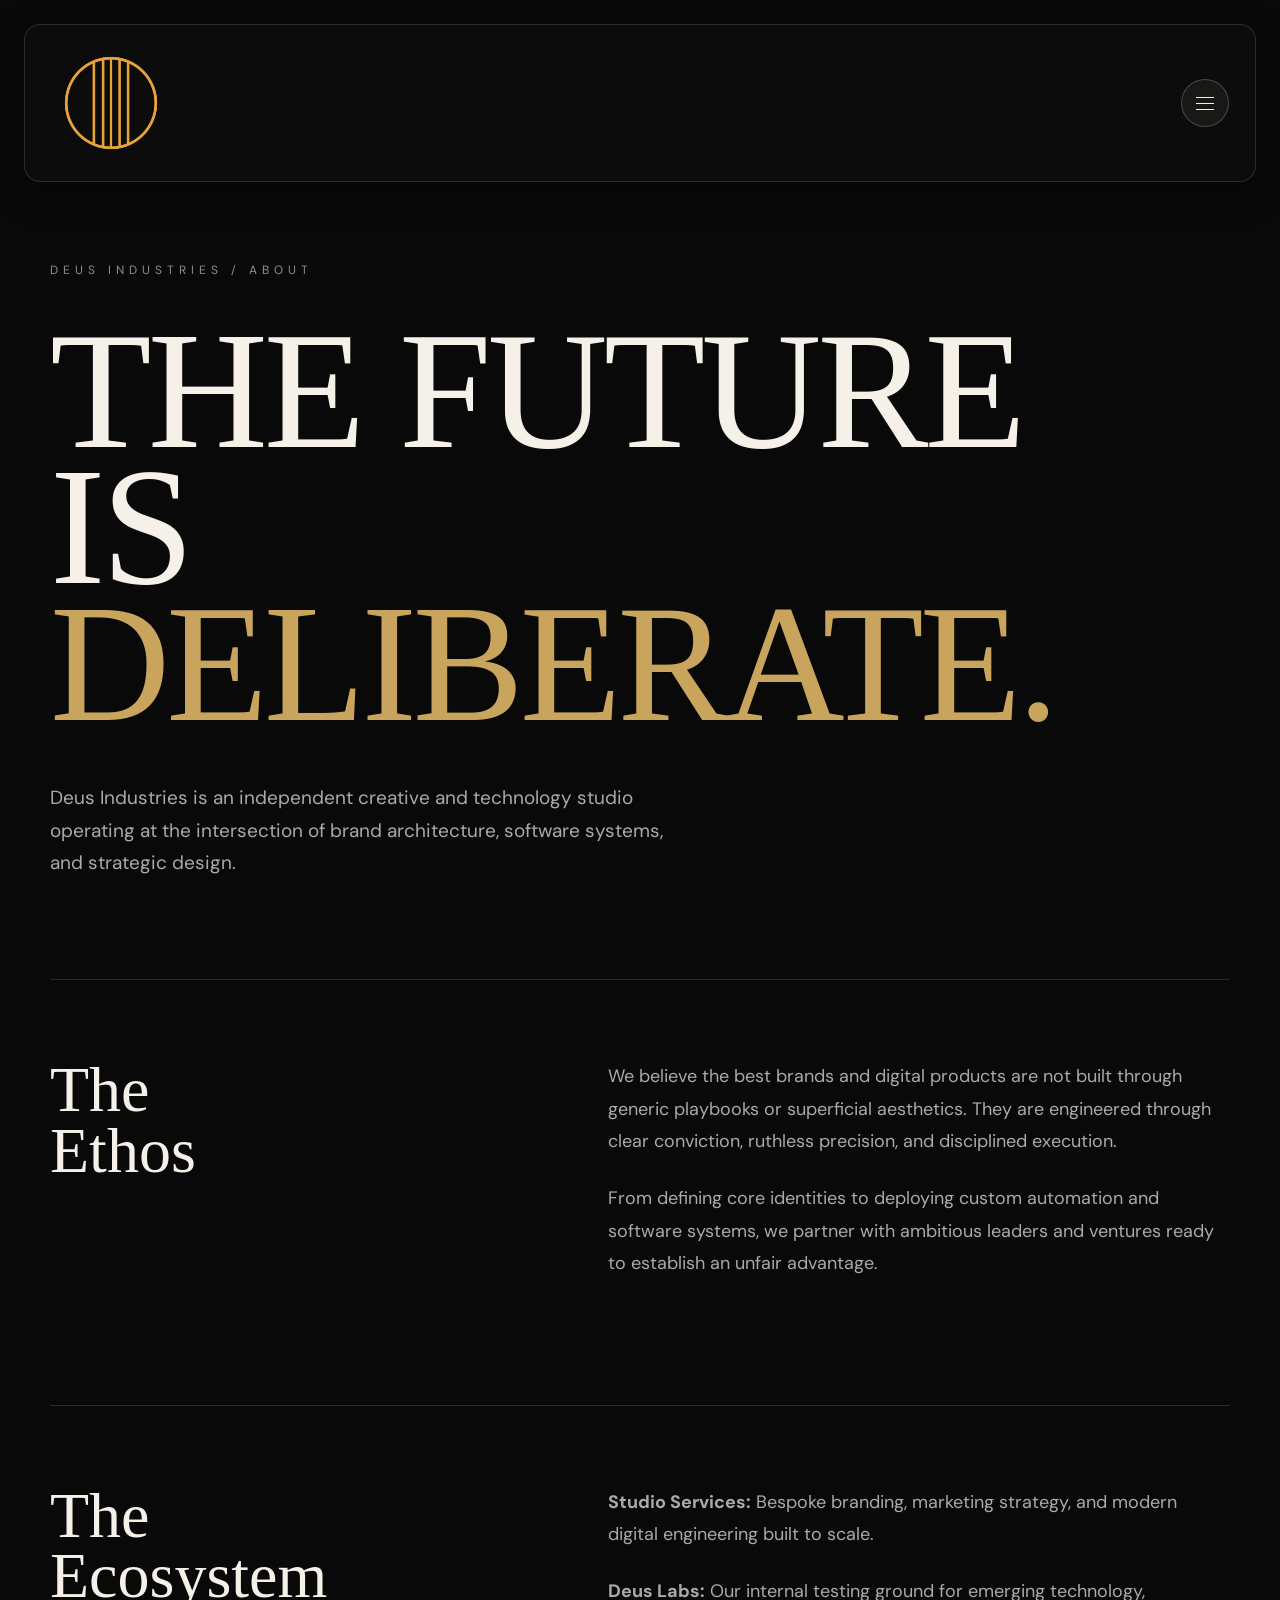
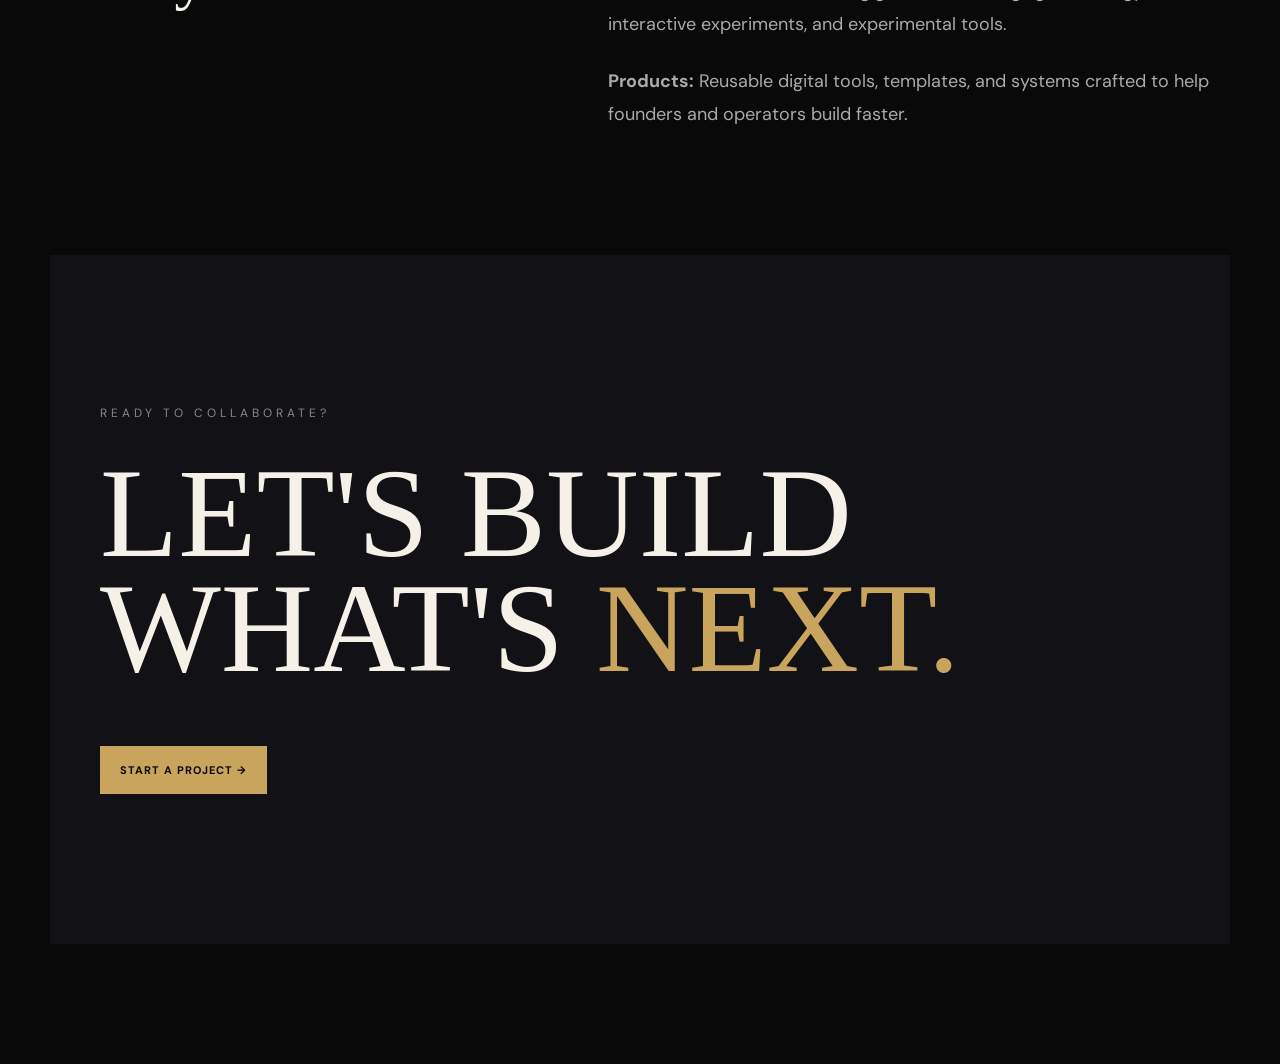
==== about.html @ ad23a2b1 "Add about page" ====
<!DOCTYPE html>
<html lang="en">
<head>
  <meta charset="UTF-8">
  <meta name="viewport" content="width=device-width, initial-scale=1.0">
  <title>About | Deus Industries</title>
  <link rel="stylesheet" href="style.css">
</head>

<body>

  <header class="navbar">
    <a href="index.html" class="logo">
      <img src="images/deus-logo.png" alt="DEUS Industries">
    </a>

    <button class="menu-btn" id="menuBtn" aria-label="Open menu">
      <span></span><span></span><span></span>
    </button>
  </header>

  <div class="menu-overlay" id="menuOverlay">
    <div class="menu-header">
      <a href="index.html" class="logo">
        <img src="images/deus-logo.png" alt="DEUS Industries">
      </a>
      <button class="close-btn" id="closeBtn">×</button>
    </div>

    <nav class="menu-links">
      <a href="index.html"><span>Home</span></a>
      <a href="services.html"><span>Services</span></a>
      <a href="work.html"><span>Work</span></a>
      <a href="products.html"><span>Products</span></a>
      <a href="labs.html"><span>Deus Labs</span></a>
      <a href="about.html"><span>About</span></a>
      <a href="contact.html"><span>Contact</span></a>
    </nav>

    <div class="menu-footer">
      <p>BUILDING BRANDS, BUSINESSES<br>AND DIGITAL SOLUTIONS FOR THE FUTURE.</p>
      <a href="contact.html" class="start-project">START A PROJECT →</a>
    </div>
  </div>

  <main class="inner-page">
    <p class="page-label">DEUS INDUSTRIES / ABOUT</p>

    <h1>
      THE FUTURE<br>
      IS <span>DELIBERATE.</span>
    </h1>

    <p class="page-description">
      Deus Industries is an independent creative and technology studio operating at the 
      intersection of brand architecture, software systems, and strategic design.
    </p>

    <section class="about-grid">
      <h2>The<br>Ethos</h2>
      <div>
        <p>
          We believe the best brands and digital products are not built through generic playbooks 
          or superficial aesthetics. They are engineered through clear conviction, ruthless precision, 
          and disciplined execution.
        </p>
        <p>
          From defining core identities to deploying custom automation and software systems, 
          we partner with ambitious leaders and ventures ready to establish an unfair advantage.
        </p>
      </div>
    </section>

    <section class="about-grid">
      <h2>The<br>Ecosystem</h2>
      <div>
        <p>
          <strong>Studio Services:</strong> Bespoke branding, marketing strategy, and modern digital engineering built to scale.
        </p>
        <p>
          <strong>Deus Labs:</strong> Our internal testing ground for emerging technology, interactive experiments, and experimental tools.
        </p>
        <p>
          <strong>Products:</strong> Reusable digital tools, templates, and systems crafted to help founders and operators build faster.
        </p>
      </div>
    </section>

    <section class="services-cta" style="margin-top: 100px;">
      <p>READY TO COLLABORATE?</p>
      <h2>
        LET'S BUILD<br>
        WHAT'S <span>NEXT.</span>
      </h2>
      <a href="contact.html" class="gold-button">START A PROJECT →</a>
    </section>
  </main>

  <script src="script.js"></script>
</body>
</html>
---- style.css ----
@import url("https://fonts.googleapis.com/css2?family=DM+Sans:wght@400;500;700&family=Playfair+Display:wght@500;600;700&display=swap");

* {
  margin: 0;
  padding: 0;
  box-sizing: border-box;
}

html,
body {
  width: 100%;
  min-height: 100%;
}

body {
  background: #090909;
  color: #f5f1e8;
  font-family: "DM Sans", sans-serif;
}

/* NAVIGATION */

.navbar {
  width: 100%;
  padding: 30px 50px;

  display: flex;
  justify-content: space-between;
  align-items: center;

  position: relative;
  z-index: 100;
}

.logo img {
  width: 120px;
  height: auto;
  display: block;
}

/* MENU BUTTON */

.menu-btn {
  width: 48px;
  height: 48px;

  border: 1px solid #333;
  border-radius: 50%;
  background: transparent;

  display: flex;
  flex-direction: column;
  justify-content: center;
  align-items: center;
  gap: 5px;

  cursor: pointer;
}

.menu-btn span {
  width: 18px;
  height: 1px;
  background: #f5f1e8;
}

/* HOME HERO */

.hero {
  min-height: calc(100vh - 108px);
  padding: 70px 50px 35px;

  display: flex;
  flex-direction: column;
  justify-content: space-between;

  background:
    radial-gradient(
      circle at 80% 30%,
      rgba(200, 164, 93, 0.15),
      transparent 30%
    ),
    #090909;
}

.eyebrow {
  font-size: 10px;
  letter-spacing: 2px;
  color: #9c9c9c;
  margin-bottom: 30px;
}

h1 {
  font-family: "Playfair Display", serif;
  font-size: clamp(60px, 12vw, 150px);
  line-height: 0.85;
  letter-spacing: -4px;
  font-weight: 600;
}

h1 span {
  color: #c8a45d;
}

.hero-text {
  max-width: 380px;
  font-size: 16px;
  line-height: 1.6;
  color: #a8a8a8;
  margin-top: 35px;
}

.hero-buttons {
  margin-top: 40px;
  display: flex;
  gap: 12px;
  flex-wrap: wrap;
}

.btn {
  padding: 17px 20px;
  text-decoration: none;
  font-size: 11px;
  letter-spacing: 1px;
  font-weight: 700;
  text-align: center;
}

.primary {
  background: #c8a45d;
  color: #090909;
}

.secondary {
  border: 1px solid #333;
  color: #f5f1e8;
}

.hero-bottom {
  display: flex;
  justify-content: space-between;
  align-items: end;
  font-size: 8px;
  letter-spacing: 1px;
  color: #777;
}

/* FULL SCREEN MENU */

.menu-overlay {
  position: fixed;
  inset: 0;
  background: #0b0b0b;
  z-index: 200;
  padding: 30px 50px;

  display: flex;
  flex-direction: column;

  transform: translateX(100%);
  transition: transform 0.45s cubic-bezier(.77, 0, .18, 1);
}

.menu-overlay.active {
  transform: translateX(0);
}

.menu-header {
  display: flex;
  justify-content: space-between;
  align-items: center;
}

.close-btn {
  width: 48px;
  height: 48px;
  border-radius: 50%;
  border: 1px solid #333;
  background: transparent;
  color: #f5f1e8;
  font-size: 30px;
  cursor: pointer;
}

.menu-links {
  margin-top: 70px;
  display: flex;
  flex-direction: column;
}

.menu-links a {
  color: #777;
  text-decoration: none;
  border-bottom: 1px solid #222;
  padding: 18px 0;
  font-size: 11px;
  letter-spacing: 1px;
}

.menu-links a span {
  color: #f5f1e8;
  font-size: 28px;
  margin-right: 15px;
  font-family: "Playfair Display", serif;
}

.menu-footer {
  margin-top: auto;
}

.menu-footer p {
  color: #777;
  font-size: 9px;
  line-height: 1.6;
  letter-spacing: 1px;
}

.start-project {
  display: block;
  margin-top: 25px;
  color: #c8a45d;
  text-decoration: none;
  font-size: 12px;
  font-weight: 700;
  letter-spacing: 1px;
}

/* SERVICES PAGE */

.page-hero {
  padding: 120px 50px 100px;
  min-height: 70vh;

  display: flex;
  flex-direction: column;
  justify-content: flex-end;
}

.page-hero h1 {
  font-family: Georgia, serif;
  font-size: clamp(70px, 14vw, 180px);
  line-height: 0.85;
  font-weight: 400;
  margin-bottom: 45px;
}

.page-intro {
  max-width: 600px;
  font-size: 20px;
  line-height: 1.7;
  color: #aaa;
}

.services-list {
  padding: 50px;
}

.service-item {
  display: grid;
  grid-template-columns: 100px 1fr;
  padding: 70px 0;
  border-top: 1px solid #2a2a2f;
}

.service-number {
  font-size: 14px;
  letter-spacing: 3px;
  color: #777;
  padding-top: 12px;
}

.service-content h2 {
  font-family: Georgia, serif;
  font-size: clamp(45px, 7vw, 90px);
  font-weight: 400;
  margin-bottom: 25px;
}

.service-content p {
  max-width: 650px;
  font-size: 18px;
  line-height: 1.7;
  color: #aaa;
  margin-bottom: 30px;
}

.service-tags {
  display: flex;
  flex-wrap: wrap;
  gap: 10px;
}

.service-tags span {
  border: 1px solid #3a3a40;
  padding: 10px 15px;
  font-size: 11px;
  letter-spacing: 1px;
  color: #bbb;
}

.services-cta {
  padding: 150px 50px;
  background: #111116;
}

.services-cta p {
  font-size: 12px;
  letter-spacing: 4px;
  color: #888;
  margin-bottom: 35px;
}

.services-cta h2 {
  font-family: Georgia, serif;
  font-size: clamp(55px, 10vw, 130px);
  font-weight: 400;
  line-height: 0.9;
  margin-bottom: 60px;
}

.services-cta h2 span {
  color: #c8a45d;
}

.gold-button {
  display: inline-block;
  padding: 17px 20px;
  background: #c8a45d;
  color: #090909;
  text-decoration: none;
  font-size: 11px;
  letter-spacing: 1px;
  font-weight: 700;
}

/* MOBILE */

@media (max-width: 600px) {
  .navbar {
    padding: 25px 28px;
  }

  .logo img {
    width: 140px;
    height: auto;
  }

  .hero {
    min-height: calc(100vh - 98px);
    padding: 75px 28px 35px;
  }

  .hero-buttons {
    flex-direction: column;
  }

  .page-hero {
    padding: 140px 28px 80px;
    min-height: auto;
  }

  .page-hero h1 {
    font-size: 72px;
    line-height: 0.82;
    margin-bottom: 45px;
  }

  .page-intro {
    font-size: 17px;
    line-height: 1.65;
  }

  .services-list {
    padding: 20px 28px;
  }

  .service-item {
    grid-template-columns: 1fr;
    gap: 20px;
    padding: 45px 0;
  }

  .service-number {
    margin-bottom: 0;
    padding-top: 0;
  }

  .service-content h2 {
    font-size: 42px;
    margin-bottom: 15px;
  }

  .service-content p {
    font-size: 17px;
    line-height: 1.6;
  }

  .services-cta {
    margin-top: 40px;
    padding: 80px 28px;
  }

  .menu-overlay {
    padding: 25px 28px;
  }
}
/* =========================
   SHARED INNER PAGES
========================= */

.inner-page {
  min-height: 100vh;
  padding: 80px 50px 120px;
}

.page-label {
  color: #8d8d95;
  font-size: 12px;
  letter-spacing: 5px;
  margin-bottom: 45px;
}

.inner-page h1 {
  font-family: Georgia, serif;
  font-size: clamp(70px, 13vw, 170px);
  font-weight: 400;
  line-height: 0.82;
  margin-bottom: 50px;
}

.inner-page h1 span {
  color: #c8a45d;
}

.page-description {
  max-width: 620px;
  color: #aaa;
  font-size: 19px;
  line-height: 1.7;
}

/* WORK */

.work-grid {
  margin-top: 100px;
  display: grid;
  grid-template-columns: repeat(2, 1fr);
  gap: 1px;
  background: #292a2e;
  border: 1px solid #292a2e;
}

.work-card {
  min-height: 420px;
  padding: 35px;
  background: #090909;
  display: flex;
  flex-direction: column;
  justify-content: flex-end;
  text-decoration: none;
  transition: background 0.3s ease;
}

.work-card:nth-child(2),
.work-card:nth-child(3) {
  background: #111116;
}

.work-card:hover {
  background: #1a1a1d;
}

.work-type {
  color: #c8a45d;
  font-size: 11px;
  letter-spacing: 3px;
  margin-bottom: 20px;
}

.work-card h2 {
  color: #f5f1e8;
  font-family: Georgia, serif;
  font-size: clamp(42px, 5vw, 80px);
  font-weight: 400;
  line-height: 0.9;
}

/* PRODUCTS */

.coming-soon {
  margin-top: 100px;
  padding: 80px 0;
  border-top: 1px solid #292a2e;
  border-bottom: 1px solid #292a2e;
}

.coming-soon h2 {
  font-family: Georgia, serif;
  font-size: clamp(45px, 7vw, 100px);
  font-weight: 400;
  line-height: 0.9;
  margin-bottom: 30px;
}

.coming-soon h2 span {
  color: #c8a45d;
}

.coming-soon p {
  max-width: 560px;
  color: #aaa;
  font-size: 18px;
  line-height: 1.7;
}

/* DEUS LABS */

.labs-statement {
  max-width: 1100px;
  margin-top: 100px;
  padding: 100px 0;
  border-top: 1px solid #292a2e;
}

.labs-statement p {
  font-family: Georgia, serif;
  font-size: clamp(38px, 6vw, 90px);
  font-weight: 400;
  line-height: 0.95;
}

.labs-statement span {
  color: #c8a45d;
}

/* ABOUT */

.about-grid {
  display: grid;
  grid-template-columns: 1fr 1.3fr;
  gap: 80px;
  margin-top: 100px;
  padding-top: 80px;
  border-top: 1px solid #292a2e;
}

.about-grid h2 {
  font-family: Georgia, serif;
  font-size: clamp(42px, 5vw, 75px);
  font-weight: 400;
  line-height: 0.95;
}

.about-grid p {
  color: #aaa;
  font-size: 18px;
  line-height: 1.8;
  margin-bottom: 25px;
}

/* CONTACT */

.contact-page {
  min-height: calc(100vh - 108px);
  padding: 100px 50px;
  display: flex;
  flex-direction: column;
  justify-content: center;
}

.contact-page h1 {
  font-family: Georgia, serif;
  font-size: clamp(70px, 12vw, 165px);
  font-weight: 400;
  line-height: 0.82;
  margin: 35px 0 50px;
}

.contact-page h1 span {
  color: #c8a45d;
}

.contact-link {
  width: fit-content;
  color: #c8a45d;
  border-bottom: 1px solid #c8a45d;
  padding-bottom: 10px;
  font-size: clamp(20px, 3vw, 34px);
  text-decoration: none;
}

/* MOBILE */

@media (max-width: 600px) {
  .inner-page {
    padding: 80px 28px;
  }

  .inner-page h1 {
    font-size: 72px;
  }

  .page-description {
    font-size: 17px;
  }

  .work-grid {
    grid-template-columns: 1fr;
    margin-top: 70px;
  }

  .work-card {
    min-height: 300px;
    padding: 28px;
  }

  .coming-soon,
  .labs-statement {
    margin-top: 70px;
    padding: 70px 0;
  }

  .about-grid {
    grid-template-columns: 1fr;
    gap: 35px;
    margin-top: 70px;
    padding-top: 60px;
  }

  .contact-page {
    min-height: calc(100vh - 98px);
    padding: 80px 28px;
  }

  .contact-page h1 {
    font-size: 68px;
  }
}
/* GLASS HEADER */

.navbar {
  width: calc(100% - 48px);
  margin: 24px auto 0;
  padding: 18px 26px;

  background: rgba(15, 15, 15, 0.62);

  border: 1px solid rgba(245, 241, 232, 0.14);
  border-radius: 16px;

  backdrop-filter: blur(18px);
  -webkit-backdrop-filter: blur(18px);

  box-shadow: 0 12px 35px rgba(0, 0, 0, 0.28);

  position: sticky;
  top: 16px;
  z-index: 100;
}

/* Make the circular menu button slightly more glass-like too */

.menu-btn {
  background: rgba(245, 241, 232, 0.05);
  border-color: rgba(245, 241, 232, 0.22);
}

/* MOBILE */

@media (max-width: 600px) {
  .navbar {
    width: calc(100% - 32px);
    margin-top: 16px;
    padding: 15px 18px;
    border-radius: 13px;
    top: 10px;
  }
}
/* HOME HERO SPACING FIX */

.hero-content {
  padding-bottom: 80px;
}

.hero-bottom {
  margin-top: auto;
  padding-top: 22px;

  border-top: 1px solid rgba(245, 241, 232, 0.12);
}

/* MOBILE */

@media (max-width: 600px) {
  .hero-content {
    padding-bottom: 55px;
  }

  .hero-bottom {
    padding-top: 18px;
  }
}
/* SEARCH */

.nav-actions {
  display: flex;
  align-items: center;
  gap: 12px;
}

.search-btn {
  border: 1px solid rgba(245, 241, 232, 0.2);
  border-radius: 50px;
  background: rgba(245, 241, 232, 0.05);
  color: #f5f1e8;

  padding: 13px 17px;

  font-size: 10px;
  font-family: "DM Sans", sans-serif;
  font-weight: 700;
  letter-spacing: 1px;

  cursor: pointer;
}

.search-btn:hover {
  border-color: #c8a45d;
  color: #c8a45d;
}

/* SEARCH PANEL */

.search-overlay {
  position: fixed;
  inset: 0;

  z-index: 300;

  padding: 30px 50px;

  background: rgba(9, 9, 9, 0.94);

  backdrop-filter: blur(22px);
  -webkit-backdrop-filter: blur(22px);

  transform: translateY(-100%);
  transition: transform 0.4s cubic-bezier(.77, 0, .18, 1);
}

.search-overlay.active {
  transform: translateY(0);
}

.search-header {
  display: flex;
  justify-content: space-between;
  align-items: center;

  color: #aaa;
  font-size: 11px;
  letter-spacing: 3px;
}

.search-close-btn {
  width: 48px;
  height: 48px;

  border: 1px solid #333;
  border-radius: 50%;

  background: transparent;
  color: #f5f1e8;

  font-size: 30px;
  cursor: pointer;
}

.search-content {
  max-width: 1000px;
  margin: 12vh auto 0;
}

#searchInput {
  width: 100%;

  border: 0;
  border-bottom: 1px solid #555;

  outline: none;
  background: transparent;
  color: #f5f1e8;

  padding: 20px 0;

  font-family: Georgia, serif;
  font-size: clamp(34px, 5vw, 75px);
}

#searchInput::placeholder {
  color: #666;
}

.search-results {
  margin-top: 35px;
}

.search-placeholder {
  color: #888;
  font-size: 14px;
}

.search-result {
  display: block;

  padding: 22px 0;

  border-bottom: 1px solid #292a2e;

  color: #f5f1e8;
  text-decoration: none;
}

.search-result small {
  display: block;

  margin-bottom: 8px;

  color: #c8a45d;
  font-size: 10px;
  letter-spacing: 2px;
}

.search-result h3 {
  font-family: Georgia, serif;
  font-size: 30px;
  font-weight: 400;
}

.search-result:hover h3 {
  color: #c8a45d;
}

.no-results {
  color: #888;
  font-size: 15px;
}

/* MOBILE */

@media (max-width: 600px) {
  .search-btn {
    padding: 11px 13px;
    font-size: 9px;
  }

  .nav-actions {
    gap: 8px;
  }

  .search-overlay {
    padding: 25px 28px;
  }

  .search-content {
    margin-top: 10vh;
  }
}
.nav-actions {
  display: flex;
  align-items: center;
  gap: 12px;
}

.search-btn {
  border: 1px solid rgba(245, 241, 232, 0.2);
  border-radius: 50px;
  background: rgba(245, 241, 232, 0.05);
  color: #f5f1e8;

  padding: 13px 17px;

  font-family: "DM Sans", sans-serif;
  font-size: 10px;
  font-weight: 700;
  letter-spacing: 1px;

  cursor: pointer;
}

.search-btn:hover {
  border-color: #c8a45d;
  color: #c8a45d;
}
/* MAKE THE FULL-SCREEN MENU SCROLLABLE */

.menu-overlay {
  height: 100dvh;
  overflow-y: auto;

  overscroll-behavior: contain;
  -webkit-overflow-scrolling: touch;

  padding-bottom: 40px;
}

.menu-links {
  flex-shrink: 0;
}

.menu-footer {
  flex-shrink: 0;
  padding-top: 40px;
}
/* =========================
   CASE STUDY PAGES
========================= */

.case-study {
  padding: 0 50px;
}

.case-hero {
  min-height: 85vh;

  display: flex;
  flex-direction: column;
  justify-content: center;
  align-items: flex-start;

  padding: 100px 0;
}

.case-hero h1 {
  font-family: Georgia, serif;
  font-size: clamp(70px, 14vw, 185px);
  font-weight: 400;
  line-height: 0.8;

  margin: 35px 0 45px;
}

.case-hero h1 span,
.case-details h2 span,
.case-cta h2 span {
  color: #c8a45d;
}

.case-intro {
  max-width: 560px;

  color: #aaa;

  font-size: 20px;
  line-height: 1.7;

  margin-bottom: 40px;
}

.case-image {
  min-height: 600px;

  display: flex;
  align-items: flex-end;

  padding: 45px;

  background:
    linear-gradient(
      135deg,
      rgba(200, 164, 93, 0.18),
      rgba(9, 9, 9, 0.3)
    ),
    #161616;

  border: 1px solid #292a2e;
}

.case-image p {
  color: #f5f1e8;

  font-size: 11px;
  letter-spacing: 4px;
}

.case-details {
  display: grid;
  grid-template-columns: 1fr 1.5fr;
  gap: 80px;

  padding: 110px 0;

  border-bottom: 1px solid #292a2e;
}

.case-detail-label p {
  color: #888;

  font-size: 11px;
  letter-spacing: 3px;
}

.case-detail-content h2 {
  font-family: Georgia, serif;
  font-size: clamp(40px, 5vw, 75px);
  font-weight: 400;
  line-height: 0.95;

  margin-bottom: 35px;
}

.case-detail-content p {
  max-width: 650px;

  color: #aaa;

  font-size: 18px;
  line-height: 1.8;
}

.case-cta {
  padding: 150px 0;
}

.case-cta p {
  color: #888;

  font-size: 11px;
  letter-spacing: 4px;

  margin-bottom: 35px;
}

.case-cta h2 {
  font-family: Georgia, serif;
  font-size: clamp(55px, 10vw, 130px);
  font-weight: 400;
  line-height: 0.85;

  margin-bottom: 60px;
}

@media (max-width: 600px) {
  .case-study {
    padding: 0 28px;
  }

  .case-hero {
    min-height: 70vh;
    padding: 80px 0;
  }

  .case-hero h1 {
    font-size: 72px;
  }

  .case-intro {
    font-size: 17px;
  }

  .case-image {
    min-height: 350px;
    padding: 28px;
  }

  .case-details {
    grid-template-columns: 1fr;
    gap: 35px;

    padding: 75px 0;
  }

  .case-detail-content p {
    font-size: 17px;
  }

  .case-cta {
    padding: 100px 0;
  }
}
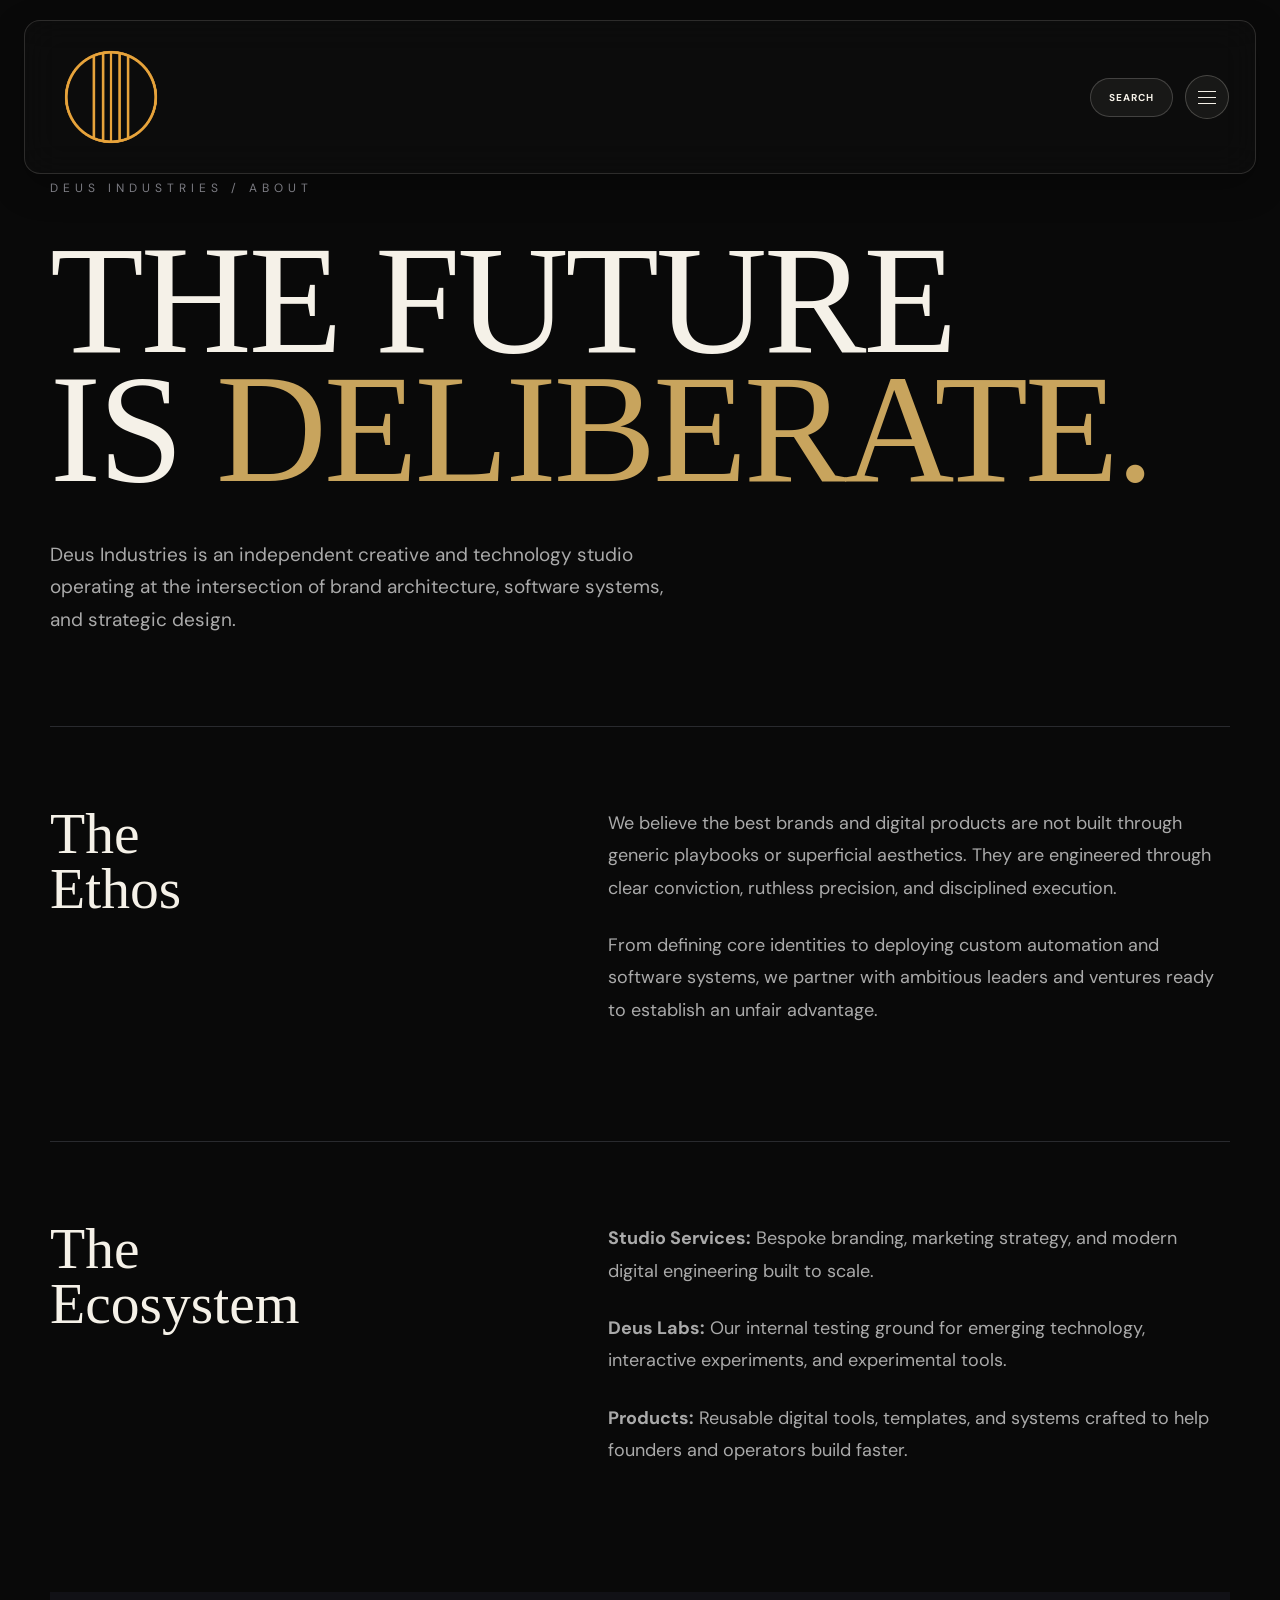
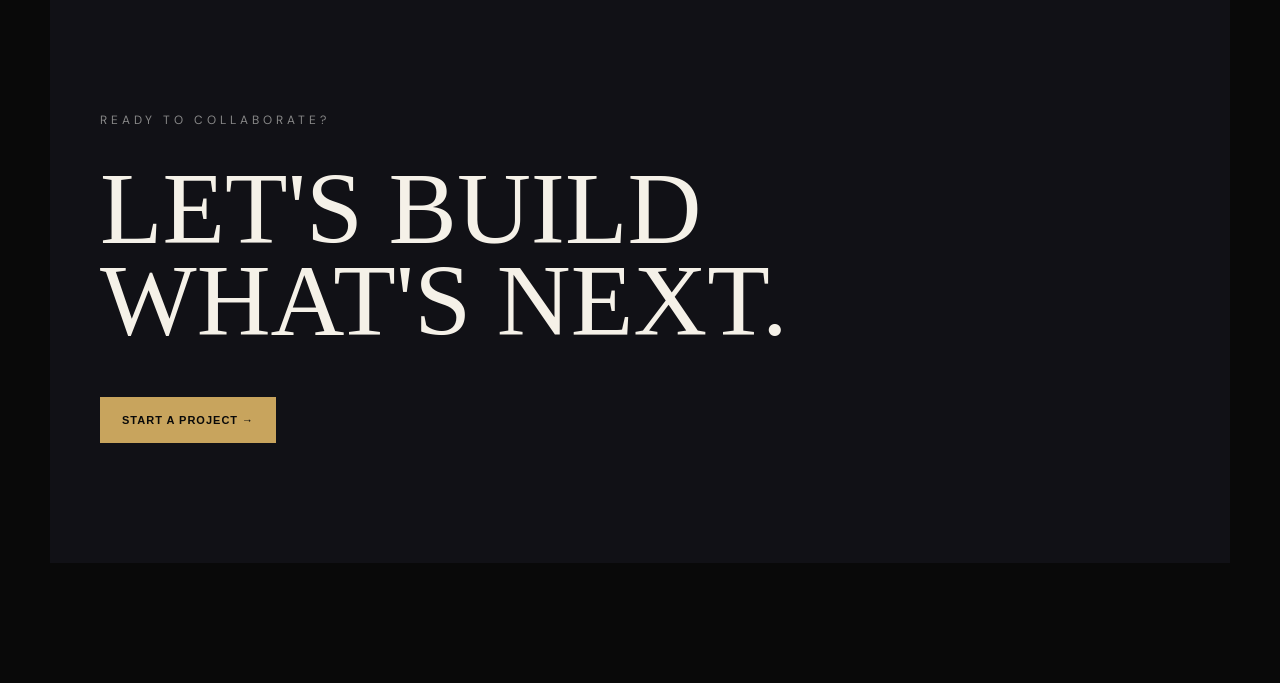
==== commit 59950ffb: "Finalize search and contact modal integrations across all pages" ====
--- a/about.html
+++ b/about.html
@@ -14,9 +14,12 @@
       <img src="images/deus-logo.png" alt="DEUS Industries">
     </a>
 
-    <button class="menu-btn" id="menuBtn" aria-label="Open menu">
-      <span></span><span></span><span></span>
-    </button>
+    <div class="nav-actions">
+      <button class="search-btn" id="searchBtn">SEARCH</button>
+      <button class="menu-btn" id="menuBtn" aria-label="Open menu">
+        <span></span><span></span><span></span>
+      </button>
+    </div>
   </header>
 
   <div class="menu-overlay" id="menuOverlay">
@@ -39,7 +42,7 @@
 
     <div class="menu-footer">
       <p>BUILDING BRANDS, BUSINESSES<br>AND DIGITAL SOLUTIONS FOR THE FUTURE.</p>
-      <a href="contact.html" class="start-project">START A PROJECT →</a>
+      <a href="#" class="start-project open-modal-btn">START A PROJECT →</a>
     </div>
   </div>
 
@@ -92,9 +95,23 @@
         LET'S BUILD<br>
         WHAT'S <span>NEXT.</span>
       </h2>
-      <a href="contact.html" class="gold-button">START A PROJECT →</a>
+      <button class="gold-button open-modal-btn" style="border:none; cursor:pointer;">START A PROJECT →</button>
     </section>
   </main>
+
+  <!-- SEARCH MODAL OVERLAY -->
+  <div class="search-overlay" id="searchOverlay">
+    <div class="search-header">
+      <span>SEARCH</span>
+      <button class="search-close-btn" id="searchCloseBtn">×</button>
+    </div>
+    <div class="search-content">
+      <input type="text" id="searchInput" placeholder="Type to search..." autocomplete="off">
+      <div class="search-results" id="searchResults">
+        <p class="search-placeholder">Start typing to explore Deus Industries...</p>
+      </div>
+    </div>
+  </div>
 
   <script src="script.js"></script>
 </body>
--- a/style.css
+++ b/style.css
@@ -1,35 +1,59 @@
 @import url("https://fonts.googleapis.com/css2?family=DM+Sans:wght@400;500;700&family=Playfair+Display:wght@500;600;700&display=swap");
 
-* {
+/* =========================
+   CORE RESETS & VIEWPORT FIX
+========================= */
+*,
+*::before,
+*::after {
   margin: 0;
   padding: 0;
   box-sizing: border-box;
 }
 
-html,
+html {
+  width: 100%;
+  overflow-y: scroll;
+  scroll-behavior: smooth;
+  background: #090909;
+}
+
 body {
   width: 100%;
-  min-height: 100%;
-}
-
-body {
+  min-height: 100vh;
+  margin: 0;
+  padding: 0;
   background: #090909;
   color: #f5f1e8;
   font-family: "DM Sans", sans-serif;
-}
-
-/* NAVIGATION */
-
+  overflow-x: clip;
+  position: relative;
+}
+
+/* =========================
+   FIXED GLASS NAVBAR
+========================= */
 .navbar {
-  width: 100%;
-  padding: 30px 50px;
+  position: fixed;
+  top: 20px;
+  left: 50%;
+  transform: translateX(-50%);
+  width: calc(100% - 48px);
+  max-width: 1400px;
+  margin: 0;
+  padding: 16px 26px;
 
   display: flex;
   justify-content: space-between;
   align-items: center;
-
-  position: relative;
   z-index: 100;
+
+  background: rgba(15, 15, 15, 0.65);
+  border: 1px solid rgba(245, 241, 232, 0.14);
+  border-radius: 16px;
+  backdrop-filter: blur(18px);
+  -webkit-backdrop-filter: blur(18px);
+  box-shadow: 0 12px 35px rgba(0, 0, 0, 0.28);
 }
 
 .logo img {
@@ -38,23 +62,48 @@
   display: block;
 }
 
-/* MENU BUTTON */
+.nav-actions {
+  display: flex;
+  align-items: center;
+  gap: 12px;
+}
+
+.search-btn {
+  border: 1px solid rgba(245, 241, 232, 0.2);
+  border-radius: 50px;
+  background: rgba(245, 241, 232, 0.05);
+  color: #f5f1e8;
+  padding: 12px 18px;
+  font-size: 10px;
+  font-family: "DM Sans", sans-serif;
+  font-weight: 700;
+  letter-spacing: 1px;
+  cursor: pointer;
+  transition: border-color 0.2s ease, color 0.2s ease;
+}
+
+.search-btn:hover {
+  border-color: #c8a45d;
+  color: #c8a45d;
+}
 
 .menu-btn {
-  width: 48px;
-  height: 48px;
-
-  border: 1px solid #333;
+  width: 44px;
+  height: 44px;
+  border: 1px solid rgba(245, 241, 232, 0.22);
   border-radius: 50%;
-  background: transparent;
-
+  background: rgba(245, 241, 232, 0.05);
   display: flex;
   flex-direction: column;
   justify-content: center;
   align-items: center;
   gap: 5px;
-
   cursor: pointer;
+  transition: border-color 0.2s ease;
+}
+
+.menu-btn:hover {
+  border-color: #c8a45d;
 }
 
 .menu-btn span {
@@ -63,111 +112,32 @@
   background: #f5f1e8;
 }
 
-/* HOME HERO */
-
-.hero {
-  min-height: calc(100vh - 108px);
-  padding: 70px 50px 35px;
-
-  display: flex;
-  flex-direction: column;
-  justify-content: space-between;
-
-  background:
-    radial-gradient(
-      circle at 80% 30%,
-      rgba(200, 164, 93, 0.15),
-      transparent 30%
-    ),
-    #090909;
-}
-
-.eyebrow {
-  font-size: 10px;
-  letter-spacing: 2px;
-  color: #9c9c9c;
-  margin-bottom: 30px;
-}
-
-h1 {
-  font-family: "Playfair Display", serif;
-  font-size: clamp(60px, 12vw, 150px);
-  line-height: 0.85;
-  letter-spacing: -4px;
-  font-weight: 600;
-}
-
-h1 span {
-  color: #c8a45d;
-}
-
-.hero-text {
-  max-width: 380px;
-  font-size: 16px;
-  line-height: 1.6;
-  color: #a8a8a8;
-  margin-top: 35px;
-}
-
-.hero-buttons {
-  margin-top: 40px;
-  display: flex;
-  gap: 12px;
-  flex-wrap: wrap;
-}
-
-.btn {
-  padding: 17px 20px;
-  text-decoration: none;
-  font-size: 11px;
-  letter-spacing: 1px;
-  font-weight: 700;
-  text-align: center;
-}
-
-.primary {
-  background: #c8a45d;
-  color: #090909;
-}
-
-.secondary {
-  border: 1px solid #333;
-  color: #f5f1e8;
-}
-
-.hero-bottom {
-  display: flex;
-  justify-content: space-between;
-  align-items: end;
-  font-size: 8px;
-  letter-spacing: 1px;
-  color: #777;
-}
-
-/* FULL SCREEN MENU */
-
+/* =========================
+   FULL-SCREEN MENU OVERLAY
+========================= */
 .menu-overlay {
   position: fixed;
   inset: 0;
   background: #0b0b0b;
   z-index: 200;
   padding: 30px 50px;
-
-  display: flex;
+  display: none;
   flex-direction: column;
-
-  transform: translateX(100%);
-  transition: transform 0.45s cubic-bezier(.77, 0, .18, 1);
+  height: 100dvh;
+  overflow-y: auto;
+  overscroll-behavior: contain;
+  -webkit-overflow-scrolling: touch;
 }
 
 .menu-overlay.active {
-  transform: translateX(0);
+  display: flex;
 }
 
 .menu-header {
   display: flex;
   justify-content: space-between;
   align-items: center;
+  flex-shrink: 0;
 }
 
 .close-btn {
@@ -179,12 +149,22 @@
   color: #f5f1e8;
   font-size: 30px;
   cursor: pointer;
+  display: flex;
+  align-items: center;
+  justify-content: center;
+  transition: border-color 0.2s ease, color 0.2s ease;
+}
+
+.close-btn:hover {
+  border-color: #c8a45d;
+  color: #c8a45d;
 }
 
 .menu-links {
-  margin-top: 70px;
+  margin-top: 60px;
   display: flex;
   flex-direction: column;
+  flex-shrink: 0;
 }
 
 .menu-links a {
@@ -194,17 +174,27 @@
   padding: 18px 0;
   font-size: 11px;
   letter-spacing: 1px;
+  transition: color 0.2s ease;
 }
 
 .menu-links a span {
   color: #f5f1e8;
-  font-size: 28px;
+  font-size: clamp(24px, 4vw, 32px);
   margin-right: 15px;
   font-family: "Playfair Display", serif;
+  transition: color 0.2s ease;
+}
+
+.menu-links a:hover span,
+.menu-links a:hover {
+  color: #c8a45d;
 }
 
 .menu-footer {
   margin-top: auto;
+  padding-top: 40px;
+  padding-bottom: 20px;
+  flex-shrink: 0;
 }
 
 .menu-footer p {
@@ -215,8 +205,8 @@
 }
 
 .start-project {
-  display: block;
-  margin-top: 25px;
+  display: inline-block;
+  margin-top: 20px;
   color: #c8a45d;
   text-decoration: none;
   font-size: 12px;
@@ -224,12 +214,383 @@
   letter-spacing: 1px;
 }
 
-/* SERVICES PAGE */
-
+/* =========================
+   SEARCH MODAL OVERLAY
+========================= */
+.search-overlay {
+  position: fixed;
+  inset: 0;
+  z-index: 300;
+  padding: 30px 50px;
+  background: rgba(9, 9, 9, 0.95);
+  backdrop-filter: blur(22px);
+  -webkit-backdrop-filter: blur(22px);
+  display: none;
+  flex-direction: column;
+  height: 100dvh;
+  overflow-y: auto;
+}
+
+.search-overlay.active {
+  display: flex;
+}
+
+.search-header {
+  display: flex;
+  justify-content: space-between;
+  align-items: center;
+  color: #aaa;
+  font-size: 11px;
+  letter-spacing: 3px;
+  flex-shrink: 0;
+}
+
+.search-close-btn {
+  width: 48px;
+  height: 48px;
+  border: 1px solid #333;
+  border-radius: 50%;
+  background: transparent;
+  color: #f5f1e8;
+  font-size: 30px;
+  cursor: pointer;
+  display: flex;
+  align-items: center;
+  justify-content: center;
+}
+
+.search-content {
+  max-width: 1000px;
+  width: 100%;
+  margin: 10vh auto 0;
+}
+
+#searchInput {
+  width: 100%;
+  border: 0;
+  border-bottom: 1px solid #555;
+  outline: none;
+  background: transparent;
+  color: #f5f1e8;
+  padding: 18px 0;
+  font-family: Georgia, serif;
+  font-size: clamp(32px, 5vw, 75px);
+}
+
+#searchInput::placeholder {
+  color: #555;
+}
+
+.search-results {
+  margin-top: 35px;
+}
+
+.search-placeholder {
+  color: #777;
+  font-size: 14px;
+}
+
+.search-result {
+  display: block;
+  padding: 22px 0;
+  border-bottom: 1px solid #292a2e;
+  color: #f5f1e8;
+  text-decoration: none;
+}
+
+.search-result small {
+  display: block;
+  margin-bottom: 8px;
+  color: #c8a45d;
+  font-size: 10px;
+  letter-spacing: 2px;
+}
+
+.search-result h3 {
+  font-family: Georgia, serif;
+  font-size: 28px;
+  font-weight: 400;
+  transition: color 0.2s ease;
+}
+
+.search-result:hover h3 {
+  color: #c8a45d;
+}
+
+.no-results {
+  color: #888;
+  font-size: 15px;
+}
+
+/* =========================
+   CONTACT INQUIRY MODAL
+========================= */
+.contact-modal-overlay {
+  position: fixed;
+  inset: 0;
+  background: rgba(0, 0, 0, 0.78);
+  backdrop-filter: blur(14px);
+  -webkit-backdrop-filter: blur(14px);
+  z-index: 500;
+  display: flex;
+  align-items: center;
+  justify-content: center;
+  padding: 24px;
+  opacity: 0;
+  visibility: hidden;
+  transition: opacity 0.3s cubic-bezier(0.16, 1, 0.3, 1),
+              visibility 0.3s;
+}
+
+.contact-modal-overlay.active {
+  opacity: 1;
+  visibility: visible;
+}
+
+.contact-modal-card {
+  width: 100%;
+  max-width: 480px;
+  background: #111114;
+  border: 1px solid rgba(245, 241, 232, 0.12);
+  border-radius: 18px;
+  padding: 36px 32px;
+  box-shadow: 0 25px 50px -12px rgba(0, 0, 0, 0.7);
+  transform: translateY(20px) scale(0.97);
+  transition: transform 0.35s cubic-bezier(0.16, 1, 0.3, 1);
+}
+
+.contact-modal-overlay.active .contact-modal-card {
+  transform: translateY(0) scale(1);
+}
+
+.modal-card-header {
+  display: flex;
+  justify-content: space-between;
+  align-items: center;
+}
+
+.modal-card-header h3 {
+  font-family: Georgia, serif;
+  font-size: 26px;
+  font-weight: 400;
+  color: #f5f1e8;
+}
+
+.modal-close-btn {
+  background: transparent;
+  border: none;
+  color: #888;
+  font-size: 28px;
+  cursor: pointer;
+  line-height: 1;
+  transition: color 0.2s;
+}
+
+.modal-close-btn:hover {
+  color: #f5f1e8;
+}
+
+.modal-subtitle {
+  font-size: 13px;
+  color: #888;
+  margin: 8px 0 24px;
+  line-height: 1.5;
+}
+
+.form-group {
+  margin-bottom: 18px;
+}
+
+.form-group label {
+  display: block;
+  font-size: 11px;
+  letter-spacing: 1px;
+  color: #aaa;
+  margin-bottom: 8px;
+  text-transform: uppercase;
+}
+
+.form-group input,
+.form-group select,
+.form-group textarea {
+  width: 100%;
+  padding: 14px 16px;
+  background: #191a1f;
+  border: 1px solid #27282e;
+  border-radius: 10px;
+  color: #f5f1e8;
+  font-family: "DM Sans", sans-serif;
+  font-size: 14px;
+  outline: none;
+  transition: border-color 0.2s, background 0.2s;
+}
+
+.form-group input:focus,
+.form-group select:focus,
+.form-group textarea:focus {
+  border-color: #c8a45d;
+  background: #202127;
+}
+
+.modal-submit-btn {
+  width: 100%;
+  padding: 16px;
+  margin-top: 10px;
+  background: #c8a45d;
+  color: #090909;
+  border: none;
+  border-radius: 10px;
+  font-family: "DM Sans", sans-serif;
+  font-weight: 700;
+  font-size: 12px;
+  letter-spacing: 1.5px;
+  cursor: pointer;
+  transition: transform 0.2s, background 0.2s, box-shadow 0.2s;
+}
+
+.modal-submit-btn:hover {
+  background: #deb970;
+  transform: translateY(-2px);
+  box-shadow: 0 8px 20px rgba(200, 164, 93, 0.25);
+}
+
+/* =========================
+   GLOBAL TYPOGRAPHY & BUTTONS
+========================= */
+h1 {
+  font-family: "Playfair Display", serif;
+  font-size: clamp(55px, 12vw, 150px);
+  line-height: 0.85;
+  letter-spacing: -3px;
+  font-weight: 600;
+}
+
+h1 span {
+  color: #c8a45d;
+}
+
+.btn,
+.gold-button {
+  display: inline-block;
+  padding: 17px 22px;
+  text-decoration: none;
+  font-size: 11px;
+  letter-spacing: 1px;
+  font-weight: 700;
+  text-align: center;
+  cursor: pointer;
+  transition: transform 0.25s cubic-bezier(0.2, 0.8, 0.2, 1),
+              box-shadow 0.25s cubic-bezier(0.2, 0.8, 0.2, 1),
+              background 0.25s ease;
+}
+
+.primary,
+.gold-button {
+  background: #c8a45d;
+  color: #090909;
+}
+
+.primary:hover,
+.gold-button:hover {
+  transform: translateY(-3px);
+  box-shadow: 0 10px 25px rgba(200, 164, 93, 0.28);
+}
+
+.secondary {
+  border: 1px solid #333;
+  color: #f5f1e8;
+}
+
+.secondary:hover {
+  transform: translateY(-3px);
+  border-color: #f5f1e8;
+  background: rgba(245, 241, 232, 0.05);
+}
+
+/* =========================
+   HOME HERO
+========================= */
+.hero {
+  min-height: calc(100vh - 120px);
+  padding: 180px 50px 35px;
+  display: flex;
+  flex-direction: column;
+  justify-content: space-between;
+  background: radial-gradient(circle at 80% 30%, rgba(200, 164, 93, 0.15), transparent 35%), #090909;
+}
+
+.eyebrow {
+  font-size: 10px;
+  letter-spacing: 2px;
+  color: #9c9c9c;
+  margin-bottom: 30px;
+}
+
+.hero-text {
+  max-width: 420px;
+  font-size: 16px;
+  line-height: 1.65;
+  color: #a8a8a8;
+  margin-top: 35px;
+}
+
+.hero-buttons {
+  margin-top: 40px;
+  display: flex;
+  gap: 12px;
+  flex-wrap: wrap;
+}
+
+.hero-content {
+  padding-bottom: 60px;
+}
+
+.hero-bottom {
+  display: flex;
+  justify-content: space-between;
+  align-items: flex-end;
+  font-size: 9px;
+  letter-spacing: 1px;
+  color: #777;
+  padding-top: 22px;
+  border-top: 1px solid rgba(245, 241, 232, 0.12);
+}
+
+/* =========================
+   SHARED INNER PAGES
+========================= */
+.inner-page {
+  padding: 180px 50px 120px;
+}
+
+.page-label {
+  color: #8d8d95;
+  font-size: 12px;
+  letter-spacing: 5px;
+  margin-bottom: 40px;
+}
+
+.inner-page h1 {
+  font-family: Georgia, serif;
+  font-size: clamp(60px, 12vw, 170px);
+  font-weight: 400;
+  line-height: 0.84;
+  margin-bottom: 45px;
+}
+
+.page-description {
+  max-width: 650px;
+  color: #aaa;
+  font-size: 19px;
+  line-height: 1.7;
+}
+
+/* =========================
+   SERVICES PAGE
+========================= */
 .page-hero {
-  padding: 120px 50px 100px;
-  min-height: 70vh;
-
+  padding: 180px 50px 60px;
+  min-height: 60vh;
   display: flex;
   flex-direction: column;
   justify-content: flex-end;
@@ -237,10 +598,10 @@
 
 .page-hero h1 {
   font-family: Georgia, serif;
-  font-size: clamp(70px, 14vw, 180px);
+  font-size: clamp(60px, 12vw, 180px);
   line-height: 0.85;
   font-weight: 400;
-  margin-bottom: 45px;
+  margin-bottom: 35px;
 }
 
 .page-intro {
@@ -251,7 +612,7 @@
 }
 
 .services-list {
-  padding: 50px;
+  padding: 0 50px;
 }
 
 .service-item {
@@ -259,6 +620,11 @@
   grid-template-columns: 100px 1fr;
   padding: 70px 0;
   border-top: 1px solid #2a2a2f;
+  transition: background 0.3s ease;
+}
+
+.service-item:hover {
+  background: rgba(245, 241, 232, 0.015);
 }
 
 .service-number {
@@ -270,7 +636,7 @@
 
 .service-content h2 {
   font-family: Georgia, serif;
-  font-size: clamp(45px, 7vw, 90px);
+  font-size: clamp(38px, 6vw, 90px);
   font-weight: 400;
   margin-bottom: 25px;
 }
@@ -298,7 +664,8 @@
 }
 
 .services-cta {
-  padding: 150px 50px;
+  margin-top: 60px;
+  padding: 120px 50px;
   background: #111116;
 }
 
@@ -311,137 +678,17 @@
 
 .services-cta h2 {
   font-family: Georgia, serif;
-  font-size: clamp(55px, 10vw, 130px);
+  font-size: clamp(45px, 8vw, 130px);
   font-weight: 400;
   line-height: 0.9;
-  margin-bottom: 60px;
-}
-
-.services-cta h2 span {
-  color: #c8a45d;
-}
-
-.gold-button {
-  display: inline-block;
-  padding: 17px 20px;
-  background: #c8a45d;
-  color: #090909;
-  text-decoration: none;
-  font-size: 11px;
-  letter-spacing: 1px;
-  font-weight: 700;
-}
-
-/* MOBILE */
-
-@media (max-width: 600px) {
-  .navbar {
-    padding: 25px 28px;
-  }
-
-  .logo img {
-    width: 140px;
-    height: auto;
-  }
-
-  .hero {
-    min-height: calc(100vh - 98px);
-    padding: 75px 28px 35px;
-  }
-
-  .hero-buttons {
-    flex-direction: column;
-  }
-
-  .page-hero {
-    padding: 140px 28px 80px;
-    min-height: auto;
-  }
-
-  .page-hero h1 {
-    font-size: 72px;
-    line-height: 0.82;
-    margin-bottom: 45px;
-  }
-
-  .page-intro {
-    font-size: 17px;
-    line-height: 1.65;
-  }
-
-  .services-list {
-    padding: 20px 28px;
-  }
-
-  .service-item {
-    grid-template-columns: 1fr;
-    gap: 20px;
-    padding: 45px 0;
-  }
-
-  .service-number {
-    margin-bottom: 0;
-    padding-top: 0;
-  }
-
-  .service-content h2 {
-    font-size: 42px;
-    margin-bottom: 15px;
-  }
-
-  .service-content p {
-    font-size: 17px;
-    line-height: 1.6;
-  }
-
-  .services-cta {
-    margin-top: 40px;
-    padding: 80px 28px;
-  }
-
-  .menu-overlay {
-    padding: 25px 28px;
-  }
-}
-/* =========================
-   SHARED INNER PAGES
-========================= */
-
-.inner-page {
-  min-height: 100vh;
-  padding: 80px 50px 120px;
-}
-
-.page-label {
-  color: #8d8d95;
-  font-size: 12px;
-  letter-spacing: 5px;
-  margin-bottom: 45px;
-}
-
-.inner-page h1 {
-  font-family: Georgia, serif;
-  font-size: clamp(70px, 13vw, 170px);
-  font-weight: 400;
-  line-height: 0.82;
   margin-bottom: 50px;
 }
 
-.inner-page h1 span {
-  color: #c8a45d;
-}
-
-.page-description {
-  max-width: 620px;
-  color: #aaa;
-  font-size: 19px;
-  line-height: 1.7;
-}
-
-/* WORK */
-
+/* =========================
+   WORK PORTFOLIO
+========================= */
 .work-grid {
-  margin-top: 100px;
+  margin-top: 90px;
   display: grid;
   grid-template-columns: repeat(2, 1fr);
   gap: 1px;
@@ -457,7 +704,7 @@
   flex-direction: column;
   justify-content: flex-end;
   text-decoration: none;
-  transition: background 0.3s ease;
+  transition: transform 0.3s cubic-bezier(0.2, 0.8, 0.2, 1), background 0.3s ease;
 }
 
 .work-card:nth-child(2),
@@ -466,7 +713,9 @@
 }
 
 .work-card:hover {
-  background: #1a1a1d;
+  background: #17171a;
+  transform: translateY(-4px);
+  z-index: 2;
 }
 
 .work-type {
@@ -474,20 +723,26 @@
   font-size: 11px;
   letter-spacing: 3px;
   margin-bottom: 20px;
+  transition: filter 0.3s ease;
+}
+
+.work-card:hover .work-type {
+  filter: drop-shadow(0 0 8px rgba(200, 164, 93, 0.6));
 }
 
 .work-card h2 {
   color: #f5f1e8;
   font-family: Georgia, serif;
-  font-size: clamp(42px, 5vw, 80px);
+  font-size: clamp(38px, 4.5vw, 80px);
   font-weight: 400;
   line-height: 0.9;
 }
 
-/* PRODUCTS */
-
+/* =========================
+   PRODUCTS & LABS
+========================= */
 .coming-soon {
-  margin-top: 100px;
+  margin-top: 90px;
   padding: 80px 0;
   border-top: 1px solid #292a2e;
   border-bottom: 1px solid #292a2e;
@@ -495,14 +750,10 @@
 
 .coming-soon h2 {
   font-family: Georgia, serif;
-  font-size: clamp(45px, 7vw, 100px);
+  font-size: clamp(40px, 6vw, 100px);
   font-weight: 400;
   line-height: 0.9;
-  margin-bottom: 30px;
-}
-
-.coming-soon h2 span {
-  color: #c8a45d;
+  margin-bottom: 25px;
 }
 
 .coming-soon p {
@@ -512,40 +763,35 @@
   line-height: 1.7;
 }
 
-/* DEUS LABS */
-
 .labs-statement {
   max-width: 1100px;
-  margin-top: 100px;
-  padding: 100px 0;
+  margin-top: 90px;
+  padding: 90px 0;
   border-top: 1px solid #292a2e;
 }
 
 .labs-statement p {
   font-family: Georgia, serif;
-  font-size: clamp(38px, 6vw, 90px);
+  font-size: clamp(34px, 5.5vw, 90px);
   font-weight: 400;
   line-height: 0.95;
 }
 
-.labs-statement span {
-  color: #c8a45d;
-}
-
-/* ABOUT */
-
+/* =========================
+   ABOUT PAGE
+========================= */
 .about-grid {
   display: grid;
   grid-template-columns: 1fr 1.3fr;
   gap: 80px;
-  margin-top: 100px;
+  margin-top: 90px;
   padding-top: 80px;
   border-top: 1px solid #292a2e;
 }
 
 .about-grid h2 {
   font-family: Georgia, serif;
-  font-size: clamp(42px, 5vw, 75px);
+  font-size: clamp(38px, 4.5vw, 75px);
   font-weight: 400;
   line-height: 0.95;
 }
@@ -557,11 +803,12 @@
   margin-bottom: 25px;
 }
 
-/* CONTACT */
-
+/* =========================
+   CONTACT PAGE
+========================= */
 .contact-page {
-  min-height: calc(100vh - 108px);
-  padding: 100px 50px;
+  min-height: calc(100vh - 120px);
+  padding: 180px 50px 80px;
   display: flex;
   flex-direction: column;
   justify-content: center;
@@ -569,14 +816,10 @@
 
 .contact-page h1 {
   font-family: Georgia, serif;
-  font-size: clamp(70px, 12vw, 165px);
-  font-weight: 400;
-  line-height: 0.82;
-  margin: 35px 0 50px;
-}
-
-.contact-page h1 span {
-  color: #c8a45d;
+  font-size: clamp(55px, 10vw, 165px);
+  font-weight: 400;
+  line-height: 0.84;
+  margin: 30px 0 45px;
 }
 
 .contact-link {
@@ -588,396 +831,49 @@
   text-decoration: none;
 }
 
-/* MOBILE */
-
-@media (max-width: 600px) {
-  .inner-page {
-    padding: 80px 28px;
-  }
-
-  .inner-page h1 {
-    font-size: 72px;
-  }
-
-  .page-description {
-    font-size: 17px;
-  }
-
-  .work-grid {
-    grid-template-columns: 1fr;
-    margin-top: 70px;
-  }
-
-  .work-card {
-    min-height: 300px;
-    padding: 28px;
-  }
-
-  .coming-soon,
-  .labs-statement {
-    margin-top: 70px;
-    padding: 70px 0;
-  }
-
-  .about-grid {
-    grid-template-columns: 1fr;
-    gap: 35px;
-    margin-top: 70px;
-    padding-top: 60px;
-  }
-
-  .contact-page {
-    min-height: calc(100vh - 98px);
-    padding: 80px 28px;
-  }
-
-  .contact-page h1 {
-    font-size: 68px;
-  }
-}
-/* GLASS HEADER */
-
-.navbar {
-  width: calc(100% - 48px);
-  margin: 24px auto 0;
-  padding: 18px 26px;
-
-  background: rgba(15, 15, 15, 0.62);
-
-  border: 1px solid rgba(245, 241, 232, 0.14);
-  border-radius: 16px;
-
-  backdrop-filter: blur(18px);
-  -webkit-backdrop-filter: blur(18px);
-
-  box-shadow: 0 12px 35px rgba(0, 0, 0, 0.28);
-
-  position: sticky;
-  top: 16px;
-  z-index: 100;
-}
-
-/* Make the circular menu button slightly more glass-like too */
-
-.menu-btn {
-  background: rgba(245, 241, 232, 0.05);
-  border-color: rgba(245, 241, 232, 0.22);
-}
-
-/* MOBILE */
-
-@media (max-width: 600px) {
-  .navbar {
-    width: calc(100% - 32px);
-    margin-top: 16px;
-    padding: 15px 18px;
-    border-radius: 13px;
-    top: 10px;
-  }
-}
-/* HOME HERO SPACING FIX */
-
-.hero-content {
-  padding-bottom: 80px;
-}
-
-.hero-bottom {
-  margin-top: auto;
-  padding-top: 22px;
-
-  border-top: 1px solid rgba(245, 241, 232, 0.12);
-}
-
-/* MOBILE */
-
-@media (max-width: 600px) {
-  .hero-content {
-    padding-bottom: 55px;
-  }
-
-  .hero-bottom {
-    padding-top: 18px;
-  }
-}
-/* SEARCH */
-
-.nav-actions {
-  display: flex;
-  align-items: center;
-  gap: 12px;
-}
-
-.search-btn {
-  border: 1px solid rgba(245, 241, 232, 0.2);
-  border-radius: 50px;
-  background: rgba(245, 241, 232, 0.05);
-  color: #f5f1e8;
-
-  padding: 13px 17px;
-
-  font-size: 10px;
-  font-family: "DM Sans", sans-serif;
-  font-weight: 700;
-  letter-spacing: 1px;
-
-  cursor: pointer;
-}
-
-.search-btn:hover {
-  border-color: #c8a45d;
-  color: #c8a45d;
-}
-
-/* SEARCH PANEL */
-
-.search-overlay {
-  position: fixed;
-  inset: 0;
-
-  z-index: 300;
-
-  padding: 30px 50px;
-
-  background: rgba(9, 9, 9, 0.94);
-
-  backdrop-filter: blur(22px);
-  -webkit-backdrop-filter: blur(22px);
-
-  transform: translateY(-100%);
-  transition: transform 0.4s cubic-bezier(.77, 0, .18, 1);
-}
-
-.search-overlay.active {
-  transform: translateY(0);
-}
-
-.search-header {
-  display: flex;
-  justify-content: space-between;
-  align-items: center;
-
-  color: #aaa;
-  font-size: 11px;
-  letter-spacing: 3px;
-}
-
-.search-close-btn {
-  width: 48px;
-  height: 48px;
-
-  border: 1px solid #333;
-  border-radius: 50%;
-
-  background: transparent;
-  color: #f5f1e8;
-
-  font-size: 30px;
-  cursor: pointer;
-}
-
-.search-content {
-  max-width: 1000px;
-  margin: 12vh auto 0;
-}
-
-#searchInput {
-  width: 100%;
-
-  border: 0;
-  border-bottom: 1px solid #555;
-
-  outline: none;
-  background: transparent;
-  color: #f5f1e8;
-
-  padding: 20px 0;
-
-  font-family: Georgia, serif;
-  font-size: clamp(34px, 5vw, 75px);
-}
-
-#searchInput::placeholder {
-  color: #666;
-}
-
-.search-results {
-  margin-top: 35px;
-}
-
-.search-placeholder {
-  color: #888;
-  font-size: 14px;
-}
-
-.search-result {
-  display: block;
-
-  padding: 22px 0;
-
-  border-bottom: 1px solid #292a2e;
-
-  color: #f5f1e8;
-  text-decoration: none;
-}
-
-.search-result small {
-  display: block;
-
-  margin-bottom: 8px;
-
-  color: #c8a45d;
-  font-size: 10px;
-  letter-spacing: 2px;
-}
-
-.search-result h3 {
-  font-family: Georgia, serif;
-  font-size: 30px;
-  font-weight: 400;
-}
-
-.search-result:hover h3 {
-  color: #c8a45d;
-}
-
-.no-results {
-  color: #888;
-  font-size: 15px;
-}
-
-/* MOBILE */
-
-@media (max-width: 600px) {
-  .search-btn {
-    padding: 11px 13px;
-    font-size: 9px;
-  }
-
-  .nav-actions {
-    gap: 8px;
-  }
-
-  .search-overlay {
-    padding: 25px 28px;
-  }
-
-  .search-content {
-    margin-top: 10vh;
-  }
-}
-.nav-actions {
-  display: flex;
-  align-items: center;
-  gap: 12px;
-}
-
-.search-btn {
-  border: 1px solid rgba(245, 241, 232, 0.2);
-  border-radius: 50px;
-  background: rgba(245, 241, 232, 0.05);
-  color: #f5f1e8;
-
-  padding: 13px 17px;
-
-  font-family: "DM Sans", sans-serif;
-  font-size: 10px;
-  font-weight: 700;
-  letter-spacing: 1px;
-
-  cursor: pointer;
-}
-
-.search-btn:hover {
-  border-color: #c8a45d;
-  color: #c8a45d;
-}
-/* MAKE THE FULL-SCREEN MENU SCROLLABLE */
-
-.menu-overlay {
-  height: 100dvh;
-  overflow-y: auto;
-
-  overscroll-behavior: contain;
-  -webkit-overflow-scrolling: touch;
-
-  padding-bottom: 40px;
-}
-
-.menu-links {
-  flex-shrink: 0;
-}
-
-.menu-footer {
-  flex-shrink: 0;
-  padding-top: 40px;
-}
 /* =========================
    CASE STUDY PAGES
 ========================= */
-
 .case-study {
   padding: 0 50px;
 }
 
 .case-hero {
-  min-height: 85vh;
-
+  min-height: 75vh;
   display: flex;
   flex-direction: column;
   justify-content: center;
   align-items: flex-start;
-
-  padding: 100px 0;
+  padding: 80px 0;
 }
 
 .case-hero h1 {
   font-family: Georgia, serif;
-  font-size: clamp(70px, 14vw, 185px);
-  font-weight: 400;
-  line-height: 0.8;
-
-  margin: 35px 0 45px;
-}
-
-.case-hero h1 span,
-.case-details h2 span,
-.case-cta h2 span {
-  color: #c8a45d;
+  font-size: clamp(55px, 11vw, 185px);
+  font-weight: 400;
+  line-height: 0.82;
+  margin: 30px 0 40px;
 }
 
 .case-intro {
   max-width: 560px;
-
   color: #aaa;
-
   font-size: 20px;
   line-height: 1.7;
-
   margin-bottom: 40px;
 }
 
 .case-image {
-  min-height: 600px;
-
+  min-height: 550px;
   display: flex;
   align-items: flex-end;
-
   padding: 45px;
-
-  background:
-    linear-gradient(
-      135deg,
-      rgba(200, 164, 93, 0.18),
-      rgba(9, 9, 9, 0.3)
-    ),
-    #161616;
-
+  background: linear-gradient(135deg, rgba(200, 164, 93, 0.18), rgba(9, 9, 9, 0.3)), #161616;
   border: 1px solid #292a2e;
 }
 
 .case-image p {
   color: #f5f1e8;
-
   font-size: 11px;
   letter-spacing: 4px;
 }
@@ -986,94 +882,162 @@
   display: grid;
   grid-template-columns: 1fr 1.5fr;
   gap: 80px;
-
-  padding: 110px 0;
-
+  padding: 100px 0;
   border-bottom: 1px solid #292a2e;
 }
 
 .case-detail-label p {
   color: #888;
-
   font-size: 11px;
   letter-spacing: 3px;
 }
 
 .case-detail-content h2 {
   font-family: Georgia, serif;
-  font-size: clamp(40px, 5vw, 75px);
+  font-size: clamp(36px, 4.5vw, 75px);
   font-weight: 400;
   line-height: 0.95;
-
-  margin-bottom: 35px;
+  margin-bottom: 30px;
 }
 
 .case-detail-content p {
   max-width: 650px;
-
   color: #aaa;
-
   font-size: 18px;
   line-height: 1.8;
 }
 
 .case-cta {
-  padding: 150px 0;
+  padding: 130px 0;
 }
 
 .case-cta p {
   color: #888;
-
   font-size: 11px;
   letter-spacing: 4px;
-
-  margin-bottom: 35px;
+  margin-bottom: 30px;
 }
 
 .case-cta h2 {
   font-family: Georgia, serif;
-  font-size: clamp(55px, 10vw, 130px);
-  font-weight: 400;
-  line-height: 0.85;
-
-  margin-bottom: 60px;
-}
-
+  font-size: clamp(45px, 8vw, 130px);
+  font-weight: 400;
+  line-height: 0.88;
+  margin-bottom: 50px;
+}
+
+/* =========================
+   SCROLL REVEAL UTILITY
+========================= */
+.reveal {
+  opacity: 0;
+  transform: translateY(28px);
+  transition: opacity 0.8s cubic-bezier(0.16, 1, 0.3, 1),
+              transform 0.8s cubic-bezier(0.16, 1, 0.3, 1);
+  will-change: opacity, transform;
+}
+
+.reveal.revealed {
+  opacity: 1;
+  transform: translateY(0);
+}
+
+/* =========================
+   MOBILE RESPONSIVE RULES
+========================= */
 @media (max-width: 600px) {
+  .navbar {
+    width: calc(100% - 32px);
+    top: 12px;
+    left: 50%;
+    transform: translateX(-50%);
+    padding: 12px 16px;
+    border-radius: 14px;
+  }
+
+  .logo img {
+    width: 95px; 
+  }
+
+  .search-btn {
+    padding: 10px 13px;
+    font-size: 9px;
+  }
+
+  .menu-overlay,
+  .search-overlay {
+    padding: 25px 24px;
+  }
+
+  .hero {
+    padding: 160px 24px 40px; 
+    min-height: 100vh;
+  }
+
+  .hero-buttons {
+    flex-direction: column;
+  }
+
+  h1,
+  .inner-page h1,
+  .page-hero h1,
+  .case-hero h1,
+  .contact-page h1 {
+    font-size: clamp(45px, 12vw, 68px);
+    letter-spacing: -1.5px;
+    word-break: break-word;
+    overflow-wrap: break-word;
+  }
+
+  .inner-page,
+  .services-list,
   .case-study {
-    padding: 0 28px;
-  }
-
-  .case-hero {
-    min-height: 70vh;
-    padding: 80px 0;
-  }
-
-  .case-hero h1 {
-    font-size: 72px;
-  }
-
-  .case-intro {
-    font-size: 17px;
-  }
-
-  .case-image {
-    min-height: 350px;
-    padding: 28px;
-  }
-
+    padding-left: 24px;
+    padding-right: 24px;
+  }
+
+  .inner-page,
+  .page-hero,
+  .case-hero,
+  .contact-page {
+    padding-top: 150px;
+  }
+
+  .service-item {
+    grid-template-columns: 1fr;
+    gap: 15px;
+    padding: 45px 0;
+  }
+
+  .work-grid {
+    grid-template-columns: 1fr;
+    gap: 12px;
+    background: transparent;
+    border: none;
+    margin-top: 60px;
+  }
+
+  .work-card {
+    min-height: 280px;
+    border: 1px solid #292a2e;
+    padding: 25px;
+  }
+
+  .about-grid,
   .case-details {
     grid-template-columns: 1fr;
-    gap: 35px;
-
-    padding: 75px 0;
-  }
-
-  .case-detail-content p {
-    font-size: 17px;
-  }
-
+    gap: 30px;
+    margin-top: 60px;
+    padding-top: 50px;
+  }
+
+  .case-image {
+    min-height: 320px;
+    padding: 24px;
+  }
+
+  .services-cta,
   .case-cta {
-    padding: 100px 0;
+    padding: 70px 24px;
   }
 }
